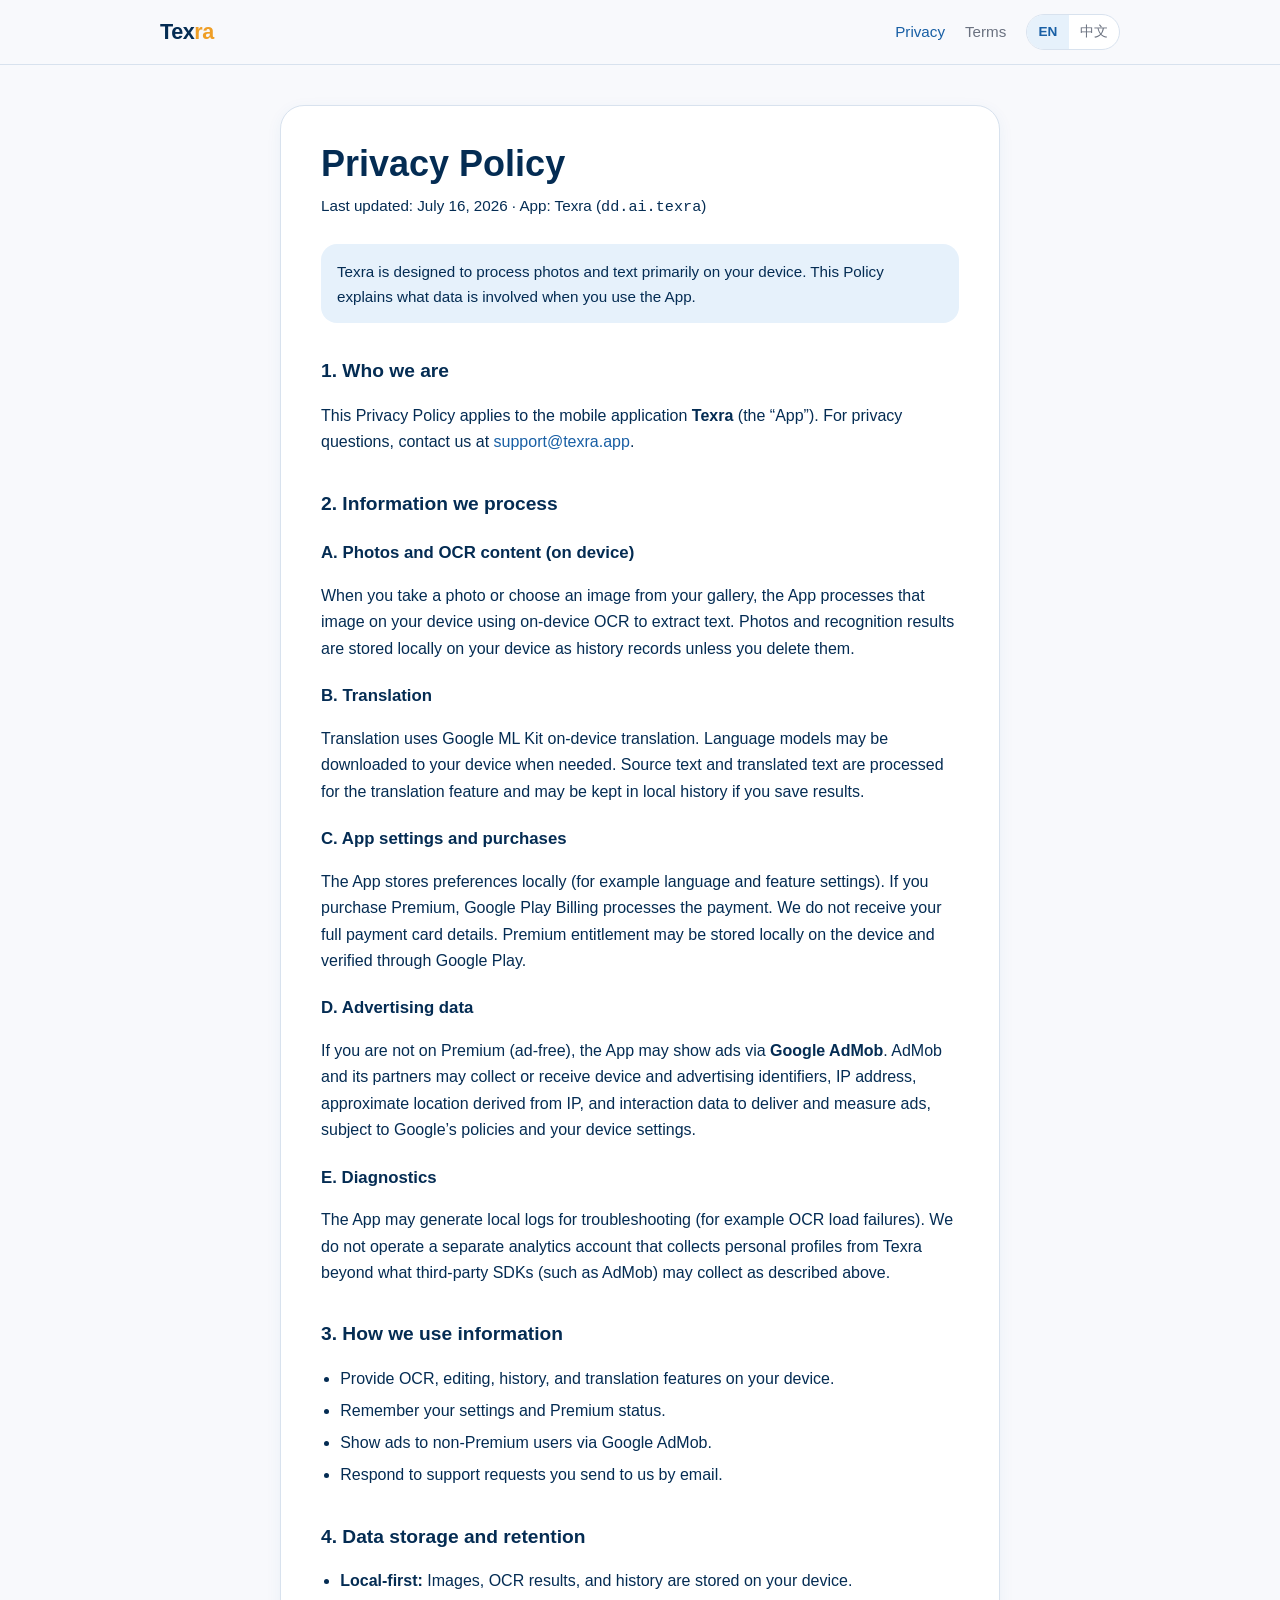
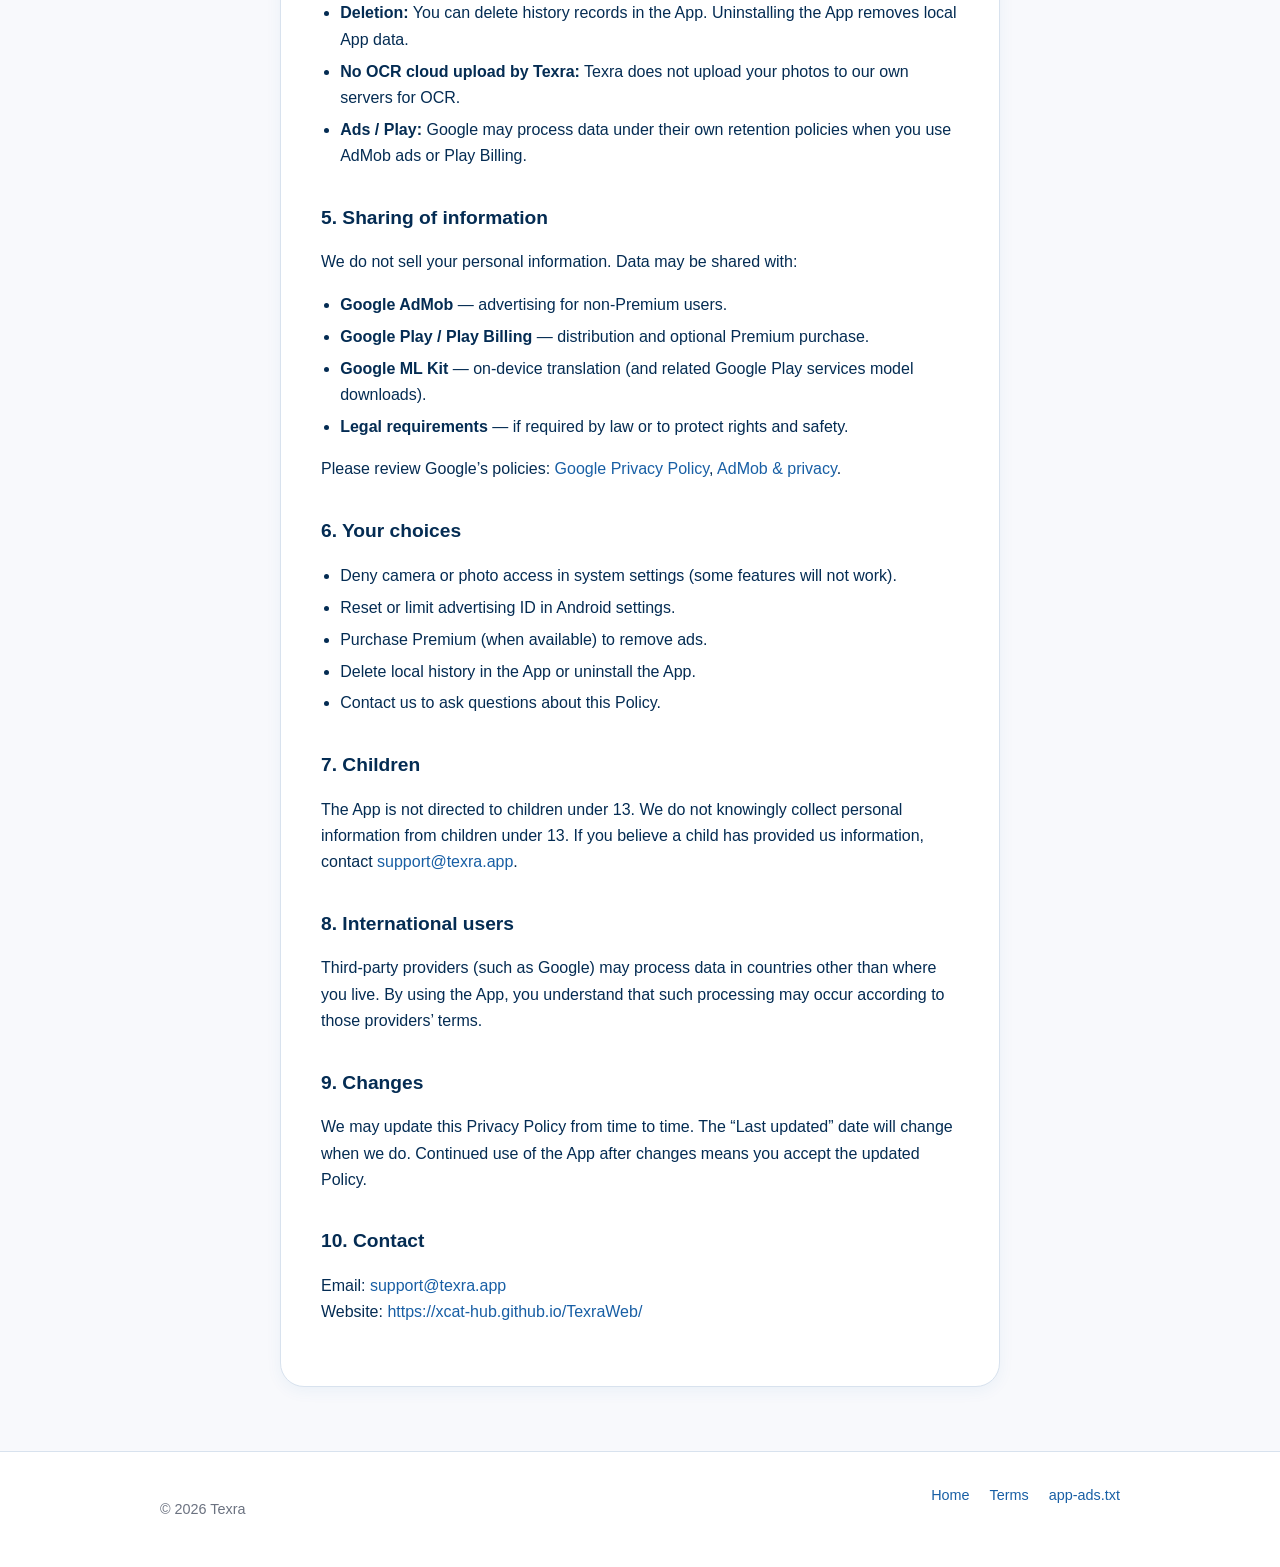
==== privacy/index.html @ 54b18ddc "texra pages" ====
<!DOCTYPE html>
<html lang="en">
<head>
  <meta charset="utf-8">
  <meta name="viewport" content="width=device-width, initial-scale=1">
  <title>Privacy Policy — Texra</title>
  <meta name="description" content="Privacy Policy for the Texra Android app (dd.ai.texra).">
  <link rel="stylesheet" href="../assets/css/styles.css">
  <link rel="canonical" href="https://xcat-hub.github.io/TexraWeb/privacy/">
</head>
<body>
  <header class="site-header">
    <div class="site-header__inner">
      <a class="brand" href="../">Tex<span class="brand__accent">ra</span></a>
      <nav class="nav" aria-label="Primary">
        <a href="./" aria-current="page"><span class="inline-en">Privacy</span><span class="inline-zh">隐私政策</span></a>
        <a href="../terms/"><span class="inline-en">Terms</span><span class="inline-zh">服务条款</span></a>
        <div class="lang-switch" role="group" aria-label="Language">
          <button type="button" data-set-lang="en" aria-pressed="true">EN</button>
          <button type="button" data-set-lang="zh" aria-pressed="false">中文</button>
        </div>
      </nav>
    </div>
  </header>

  <article class="legal">
    <div data-lang="en">
      <h1>Privacy Policy</h1>
      <p class="legal__meta">Last updated: July 16, 2026 · App: Texra (<code>dd.ai.texra</code>)</p>
      <p class="note">
        Texra is designed to process photos and text primarily on your device.
        This Policy explains what data is involved when you use the App.
      </p>

      <h2>1. Who we are</h2>
      <p>
        This Privacy Policy applies to the mobile application <strong>Texra</strong> (the “App”).
        For privacy questions, contact us at
        <a href="mailto:support@texra.app">support@texra.app</a>.
      </p>

      <h2>2. Information we process</h2>
      <h3>A. Photos and OCR content (on device)</h3>
      <p>
        When you take a photo or choose an image from your gallery, the App processes that image
        on your device using on-device OCR to extract text. Photos and recognition results are
        stored locally on your device as history records unless you delete them.
      </p>
      <h3>B. Translation</h3>
      <p>
        Translation uses Google ML Kit on-device translation. Language models may be downloaded
        to your device when needed. Source text and translated text are processed for the
        translation feature and may be kept in local history if you save results.
      </p>
      <h3>C. App settings and purchases</h3>
      <p>
        The App stores preferences locally (for example language and feature settings).
        If you purchase Premium, Google Play Billing processes the payment. We do not receive
        your full payment card details. Premium entitlement may be stored locally on the device
        and verified through Google Play.
      </p>
      <h3>D. Advertising data</h3>
      <p>
        If you are not on Premium (ad-free), the App may show ads via <strong>Google AdMob</strong>.
        AdMob and its partners may collect or receive device and advertising identifiers,
        IP address, approximate location derived from IP, and interaction data to deliver and
        measure ads, subject to Google’s policies and your device settings.
      </p>
      <h3>E. Diagnostics</h3>
      <p>
        The App may generate local logs for troubleshooting (for example OCR load failures).
        We do not operate a separate analytics account that collects personal profiles from Texra
        beyond what third-party SDKs (such as AdMob) may collect as described above.
      </p>

      <h2>3. How we use information</h2>
      <ul>
        <li>Provide OCR, editing, history, and translation features on your device.</li>
        <li>Remember your settings and Premium status.</li>
        <li>Show ads to non-Premium users via Google AdMob.</li>
        <li>Respond to support requests you send to us by email.</li>
      </ul>

      <h2>4. Data storage and retention</h2>
      <ul>
        <li><strong>Local-first:</strong> Images, OCR results, and history are stored on your device.</li>
        <li><strong>Deletion:</strong> You can delete history records in the App. Uninstalling the App removes local App data.</li>
        <li><strong>No OCR cloud upload by Texra:</strong> Texra does not upload your photos to our own servers for OCR.</li>
        <li><strong>Ads / Play:</strong> Google may process data under their own retention policies when you use AdMob ads or Play Billing.</li>
      </ul>

      <h2>5. Sharing of information</h2>
      <p>We do not sell your personal information. Data may be shared with:</p>
      <ul>
        <li><strong>Google AdMob</strong> — advertising for non-Premium users.</li>
        <li><strong>Google Play / Play Billing</strong> — distribution and optional Premium purchase.</li>
        <li><strong>Google ML Kit</strong> — on-device translation (and related Google Play services model downloads).</li>
        <li><strong>Legal requirements</strong> — if required by law or to protect rights and safety.</li>
      </ul>
      <p>
        Please review Google’s policies:
        <a href="https://policies.google.com/privacy" rel="noopener" target="_blank">Google Privacy Policy</a>,
        <a href="https://support.google.com/admob/answer/6128543" rel="noopener" target="_blank">AdMob &amp; privacy</a>.
      </p>

      <h2>6. Your choices</h2>
      <ul>
        <li>Deny camera or photo access in system settings (some features will not work).</li>
        <li>Reset or limit advertising ID in Android settings.</li>
        <li>Purchase Premium (when available) to remove ads.</li>
        <li>Delete local history in the App or uninstall the App.</li>
        <li>Contact us to ask questions about this Policy.</li>
      </ul>

      <h2>7. Children</h2>
      <p>
        The App is not directed to children under 13. We do not knowingly collect personal
        information from children under 13. If you believe a child has provided us information,
        contact <a href="mailto:support@texra.app">support@texra.app</a>.
      </p>

      <h2>8. International users</h2>
      <p>
        Third-party providers (such as Google) may process data in countries other than where you live.
        By using the App, you understand that such processing may occur according to those providers’ terms.
      </p>

      <h2>9. Changes</h2>
      <p>
        We may update this Privacy Policy from time to time. The “Last updated” date will change
        when we do. Continued use of the App after changes means you accept the updated Policy.
      </p>

      <h2>10. Contact</h2>
      <p>
        Email: <a href="mailto:support@texra.app">support@texra.app</a><br>
        Website: <a href="https://xcat-hub.github.io/TexraWeb/">https://xcat-hub.github.io/TexraWeb/</a>
      </p>
    </div>

    <div data-lang="zh">
      <h1>隐私政策</h1>
      <p class="legal__meta">最近更新：2026 年 7 月 16 日 · 应用：Texra（<code>dd.ai.texra</code>）</p>
      <p class="note">
        Texra 以端侧处理照片与文本为主。本政策说明您在使用本应用时涉及哪些数据。
      </p>

      <h2>1. 我们是谁</h2>
      <p>
        本隐私政策适用于移动应用 <strong>Texra</strong>（下称「本应用」）。
        如有隐私相关问题，请发送邮件至
        <a href="mailto:support@texra.app">support@texra.app</a>。
      </p>

      <h2>2. 我们处理的信息</h2>
      <h3>A. 照片与 OCR 内容（本地）</h3>
      <p>
        当您拍照或从相册选择图片时，本应用在设备本地使用 OCR 提取文字。
        照片与识别结果会作为历史记录保存在您的设备上，除非您自行删除。
      </p>
      <h3>B. 翻译</h3>
      <p>
        翻译功能使用 Google ML Kit 端侧翻译。必要时可能向设备下载语言模型。
        原文与译文用于提供翻译功能，若您保存结果，也可能保留在本地历史中。
      </p>
      <h3>C. 应用设置与购买</h3>
      <p>
        本应用在本地保存偏好设置（例如语言与功能选项）。
        若您购买 Premium，付款由 Google Play 结算处理；我们不会收到您的完整银行卡信息。
        Premium 权益可能保存在本地，并通过 Google Play 校验。
      </p>
      <h3>D. 广告数据</h3>
      <p>
        若您未开通 Premium（去广告），本应用可能通过 <strong>Google AdMob</strong> 展示广告。
        AdMob 及其合作伙伴可能收集或接收设备与广告标识符、IP 地址、由 IP 推断的大致位置，
        以及广告互动数据，用于投放与衡量广告，并受 Google 政策与您的设备设置约束。
      </p>
      <h3>E. 诊断信息</h3>
      <p>
        本应用可能生成用于排查问题的本地日志（例如 OCR 加载失败）。
        除上述第三方 SDK（如 AdMob）可能收集的信息外，我们不另行运营用于建立个人画像的独立分析账号。
      </p>

      <h2>3. 我们如何使用信息</h2>
      <ul>
        <li>在设备上提供 OCR、编辑、历史记录与翻译功能。</li>
        <li>记住您的设置与 Premium 状态。</li>
        <li>通过 Google AdMob 向非 Premium 用户展示广告。</li>
        <li>回复您通过邮件发送的支持请求。</li>
      </ul>

      <h2>4. 存储与保留</h2>
      <ul>
        <li><strong>本地优先：</strong>图片、OCR 结果与历史记录保存在您的设备上。</li>
        <li><strong>删除：</strong>您可在应用内删除历史记录；卸载应用将删除本地应用数据。</li>
        <li><strong>Texra 不做 OCR 云上传：</strong>Texra 不会将您的照片上传到我们自己的服务器进行 OCR。</li>
        <li><strong>广告 / Play：</strong>使用 AdMob 或 Play 结算时，Google 可能按其自身政策处理数据。</li>
      </ul>

      <h2>5. 信息共享</h2>
      <p>我们不出售您的个人信息。在以下情况下可能涉及数据共享：</p>
      <ul>
        <li><strong>Google AdMob</strong> — 向非 Premium 用户投放广告。</li>
        <li><strong>Google Play / Play 结算</strong> — 分发与可选 Premium 购买。</li>
        <li><strong>Google ML Kit</strong> — 端侧翻译（及相关 Google Play 服务模型下载）。</li>
        <li><strong>法律要求</strong> — 法律要求或为保护权利与安全所必需时。</li>
      </ul>
      <p>
        请另阅 Google 相关政策：
        <a href="https://policies.google.com/privacy" rel="noopener" target="_blank">Google 隐私权政策</a>、
        <a href="https://support.google.com/admob/answer/6128543" rel="noopener" target="_blank">AdMob 与隐私</a>。
      </p>

      <h2>6. 您的选择</h2>
      <ul>
        <li>在系统设置中拒绝相机或相册权限（部分功能将不可用）。</li>
        <li>在 Android 设置中重置或限制广告 ID。</li>
        <li>购买 Premium（可用时）以去除广告。</li>
        <li>在应用内删除本地历史，或卸载应用。</li>
        <li>就本政策联系我们。</li>
      </ul>

      <h2>7. 儿童</h2>
      <p>
        本应用不面向 13 岁以下儿童。我们不会故意收集 13 岁以下儿童的个人信息。
        如您认为儿童向我们提供了信息，请联系
        <a href="mailto:support@texra.app">support@texra.app</a>。
      </p>

      <h2>8. 国际用户</h2>
      <p>
        第三方服务商（如 Google）可能在您所在国家/地区以外处理数据。
        使用本应用即表示您理解此类处理可能依据该等服务商条款发生。
      </p>

      <h2>9. 变更</h2>
      <p>
        我们可能不时更新本隐私政策，并更新文首「最近更新」日期。
        变更后继续使用本应用，即表示您接受更新后的政策。
      </p>

      <h2>10. 联系我们</h2>
      <p>
        邮箱：<a href="mailto:support@texra.app">support@texra.app</a><br>
        网站：<a href="https://xcat-hub.github.io/TexraWeb/">https://xcat-hub.github.io/TexraWeb/</a>
      </p>
    </div>
  </article>

  <footer class="site-footer">
    <div class="site-footer__inner">
      <p>© <span id="year"></span> Texra</p>
      <nav aria-label="Footer">
        <a href="../">Home</a>
        <a href="../terms/">Terms</a>
        <a href="../app-ads.txt">app-ads.txt</a>
      </nav>
    </div>
  </footer>

  <script src="../assets/js/i18n.js"></script>
  <script>document.getElementById("year").textContent = new Date().getFullYear();</script>
</body>
</html>
---- assets/css/styles.css ----
:root {
  --primary: #185fa5;
  --primary-pressed: #0a3f77;
  --accent: #ef9f27;
  --canvas: #f8f9fc;
  --surface: #ffffff;
  --surface-tint: #e6f1fb;
  --border: #d8e2ee;
  --text-primary: #042c53;
  --text-secondary: #6b7280;
  --text-disabled: #a7afba;
  --radius-sm: 12px;
  --radius-md: 16px;
  --radius-lg: 24px;
  --shadow-1: 0 4px 16px rgba(24, 95, 165, 0.06);
  --max: 720px;
  --max-wide: 960px;
  --font: "Segoe UI", "PingFang SC", "Hiragino Sans GB", "Microsoft YaHei", sans-serif;
}

*,
*::before,
*::after {
  box-sizing: border-box;
}

html {
  scroll-behavior: smooth;
}

body {
  margin: 0;
  font-family: var(--font);
  color: var(--text-primary);
  background: var(--canvas);
  line-height: 1.65;
  -webkit-font-smoothing: antialiased;
}

a {
  color: var(--primary);
  text-decoration: none;
}

a:hover {
  color: var(--primary-pressed);
  text-decoration: underline;
}

img {
  max-width: 100%;
  display: block;
}

.site-header {
  position: sticky;
  top: 0;
  z-index: 20;
  background: rgba(248, 249, 252, 0.92);
  backdrop-filter: blur(10px);
  border-bottom: 1px solid var(--border);
}

.site-header__inner,
.site-footer__inner,
.wrap {
  width: min(100% - 2rem, var(--max-wide));
  margin-inline: auto;
}

.site-header__inner {
  display: flex;
  align-items: center;
  justify-content: space-between;
  gap: 1rem;
  min-height: 64px;
}

.brand {
  display: inline-flex;
  align-items: baseline;
  gap: 0;
  font-weight: 700;
  font-size: 1.35rem;
  letter-spacing: -0.02em;
  color: var(--text-primary);
  text-decoration: none;
}

.brand:hover {
  text-decoration: none;
}

.brand__accent {
  color: var(--accent);
}

.nav {
  display: flex;
  flex-wrap: wrap;
  align-items: center;
  gap: 0.75rem 1.25rem;
  font-size: 0.95rem;
}

.nav a {
  color: var(--text-secondary);
  text-decoration: none;
}

.nav a:hover,
.nav a[aria-current="page"] {
  color: var(--primary);
}

.lang-switch {
  display: inline-flex;
  border: 1px solid var(--border);
  border-radius: 999px;
  overflow: hidden;
  background: var(--surface);
}

.lang-switch button {
  appearance: none;
  border: 0;
  background: transparent;
  color: var(--text-secondary);
  font: inherit;
  font-size: 0.85rem;
  padding: 0.35rem 0.7rem;
  cursor: pointer;
}

.lang-switch button[aria-pressed="true"] {
  background: var(--surface-tint);
  color: var(--primary);
  font-weight: 600;
}

.hero {
  padding: 4.5rem 0 3.5rem;
  background:
    radial-gradient(1200px 480px at 10% -10%, rgba(24, 95, 165, 0.12), transparent 60%),
    radial-gradient(900px 420px at 90% 0%, rgba(239, 159, 39, 0.14), transparent 55%),
    var(--canvas);
}

.hero__inner {
  width: min(100% - 2rem, var(--max-wide));
  margin-inline: auto;
  display: grid;
  gap: 2rem;
}

@media (min-width: 800px) {
  .hero__inner {
    grid-template-columns: 1.2fr 0.8fr;
    align-items: center;
  }
}

.hero h1 {
  margin: 0 0 0.75rem;
  font-size: clamp(2rem, 4vw, 3rem);
  line-height: 1.15;
  letter-spacing: -0.03em;
}

.hero p {
  margin: 0 0 1.5rem;
  color: var(--text-secondary);
  font-size: 1.1rem;
  max-width: 36rem;
}

.cta-row {
  display: flex;
  flex-wrap: wrap;
  gap: 0.75rem;
}

.btn {
  display: inline-flex;
  align-items: center;
  justify-content: center;
  gap: 0.4rem;
  min-height: 48px;
  padding: 0.7rem 1.25rem;
  border-radius: var(--radius-lg);
  font-weight: 600;
  text-decoration: none;
  border: 1px solid transparent;
  transition: background 0.15s ease, color 0.15s ease, border-color 0.15s ease;
}

.btn:hover {
  text-decoration: none;
}

.btn--primary {
  background: var(--primary);
  color: #fff;
}

.btn--primary:hover {
  background: var(--primary-pressed);
  color: #fff;
}

.btn--secondary {
  background: var(--surface);
  color: var(--primary);
  border-color: var(--border);
}

.btn--secondary:hover {
  background: var(--surface-tint);
  color: var(--primary-pressed);
}

.hero-card {
  background: var(--surface);
  border: 1px solid var(--border);
  border-radius: var(--radius-lg);
  box-shadow: var(--shadow-1);
  padding: 1.5rem;
}

.hero-card h2 {
  margin: 0 0 0.75rem;
  font-size: 1.15rem;
}

.hero-card ul {
  margin: 0;
  padding-left: 1.1rem;
  color: var(--text-secondary);
}

.hero-card li + li {
  margin-top: 0.4rem;
}

.section {
  padding: 2.5rem 0;
}

.section h2 {
  margin: 0 0 1rem;
  font-size: 1.5rem;
}

.grid-3 {
  display: grid;
  gap: 1rem;
}

@media (min-width: 720px) {
  .grid-3 {
    grid-template-columns: repeat(3, 1fr);
  }
}

.card {
  background: var(--surface);
  border: 1px solid var(--border);
  border-radius: var(--radius-lg);
  padding: 1.25rem;
  box-shadow: var(--shadow-1);
}

.card h3 {
  margin: 0 0 0.5rem;
  font-size: 1.05rem;
}

.card p {
  margin: 0;
  color: var(--text-secondary);
  font-size: 0.95rem;
}

.site-footer {
  margin-top: 3rem;
  border-top: 1px solid var(--border);
  background: var(--surface);
  padding: 2rem 0;
  color: var(--text-secondary);
  font-size: 0.9rem;
}

.site-footer__inner {
  display: flex;
  flex-wrap: wrap;
  gap: 1rem;
  justify-content: space-between;
}

.site-footer nav {
  display: flex;
  flex-wrap: wrap;
  gap: 0.75rem 1.25rem;
}

.legal {
  width: min(100% - 2rem, var(--max));
  margin: 2.5rem auto 4rem;
  background: var(--surface);
  border: 1px solid var(--border);
  border-radius: var(--radius-lg);
  box-shadow: var(--shadow-1);
  padding: 1.75rem 1.5rem 2rem;
}

@media (min-width: 640px) {
  .legal {
    padding: 2.25rem 2.5rem 2.75rem;
  }
}

.legal__meta {
  color: var(--text-secondary);
  font-size: 0.95rem;
  margin: 0 0 1.5rem;
}

.legal h1 {
  margin: 0 0 0.5rem;
  font-size: clamp(1.75rem, 3vw, 2.25rem);
  line-height: 1.2;
}

.legal h2 {
  margin: 2rem 0 0.75rem;
  font-size: 1.2rem;
}

.legal h3 {
  margin: 1.25rem 0 0.5rem;
  font-size: 1.05rem;
}

.legal p,
.legal li {
  color: var(--text-primary);
}

.legal ul {
  padding-left: 1.2rem;
}

.legal li + li {
  margin-top: 0.35rem;
}

.legal [data-lang] {
  display: none;
}

html[lang="en"] .legal [data-lang="en"],
html[lang="zh"] .legal [data-lang="zh"],
html[lang="en"] [data-i18n-en],
html[lang="zh"] [data-i18n-zh] {
  display: block;
}

html[lang="en"] [data-i18n-zh],
html[lang="zh"] [data-i18n-en] {
  display: none;
}

html[lang="en"] .inline-en,
html[lang="zh"] .inline-zh {
  display: inline;
}

html[lang="en"] .inline-zh,
html[lang="zh"] .inline-en {
  display: none;
}

.note {
  background: var(--surface-tint);
  border-radius: var(--radius-md);
  padding: 0.9rem 1rem;
  color: var(--text-secondary);
  font-size: 0.95rem;
}
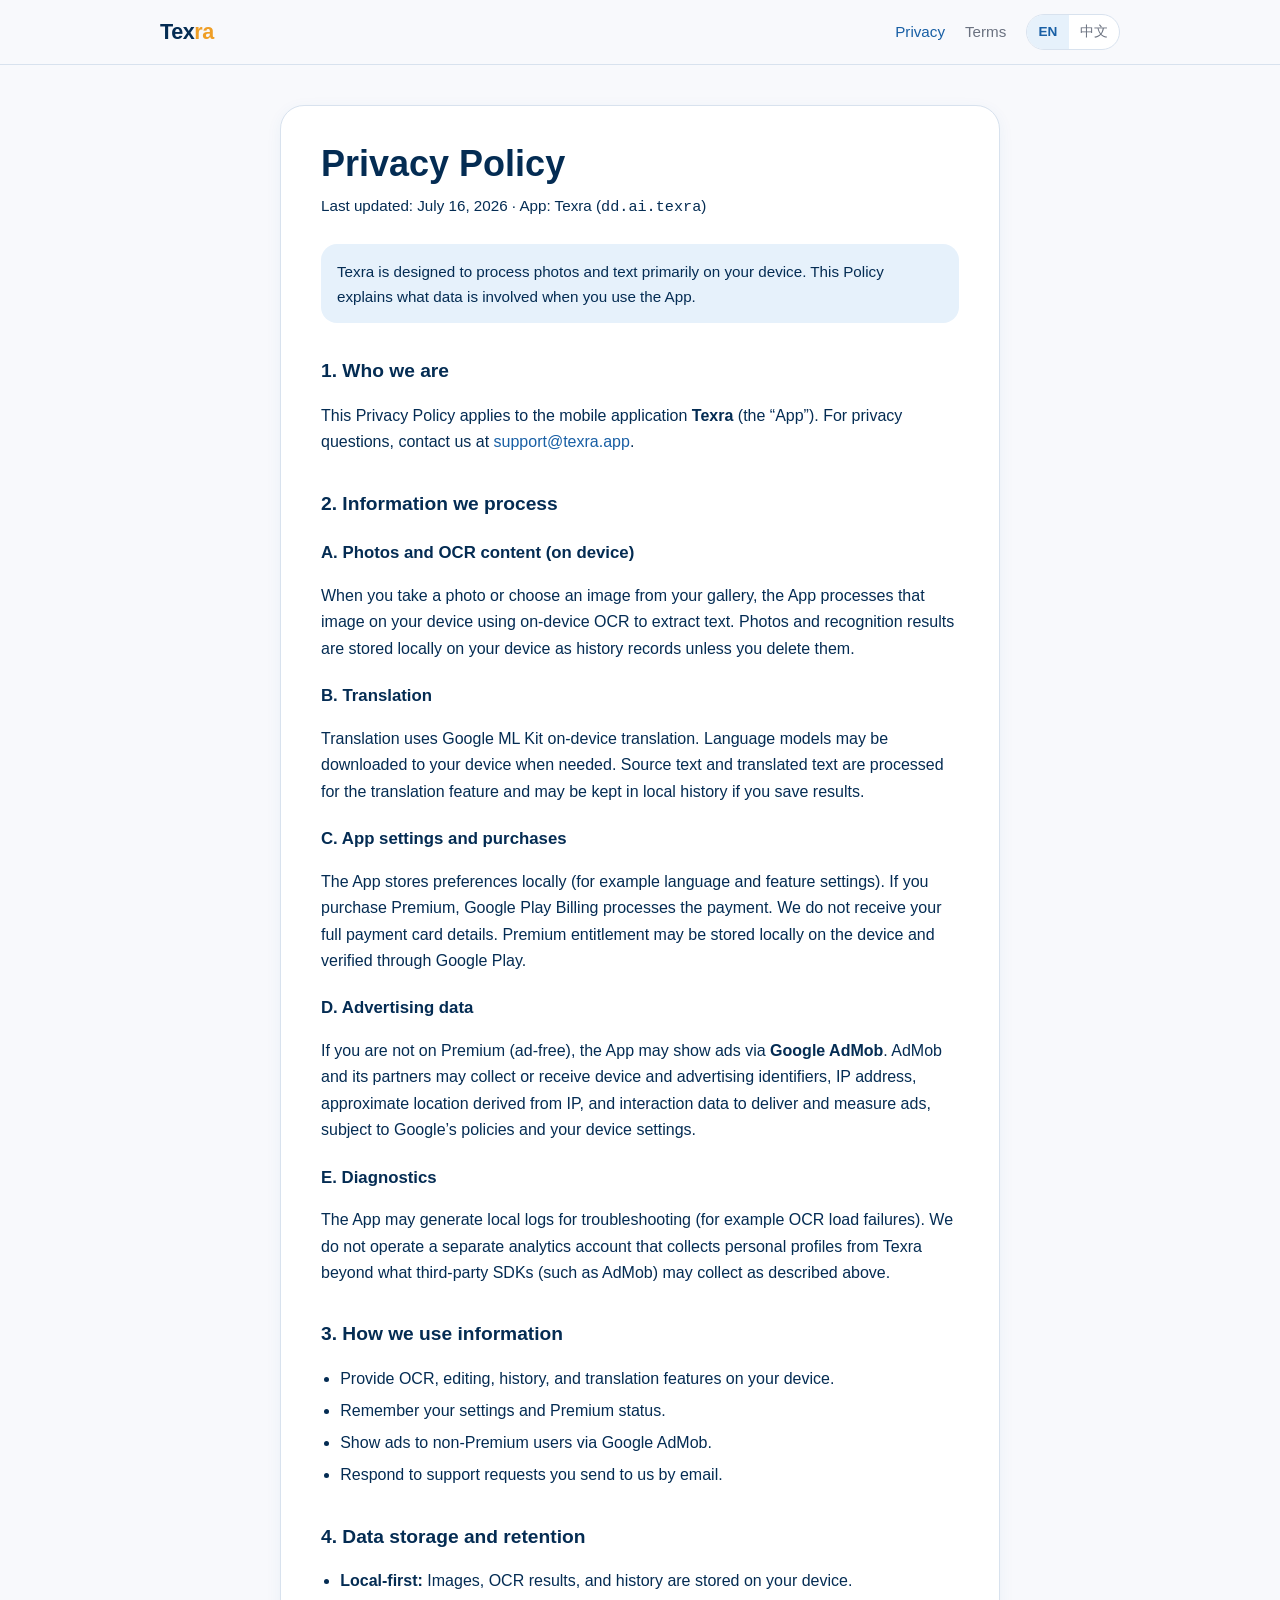
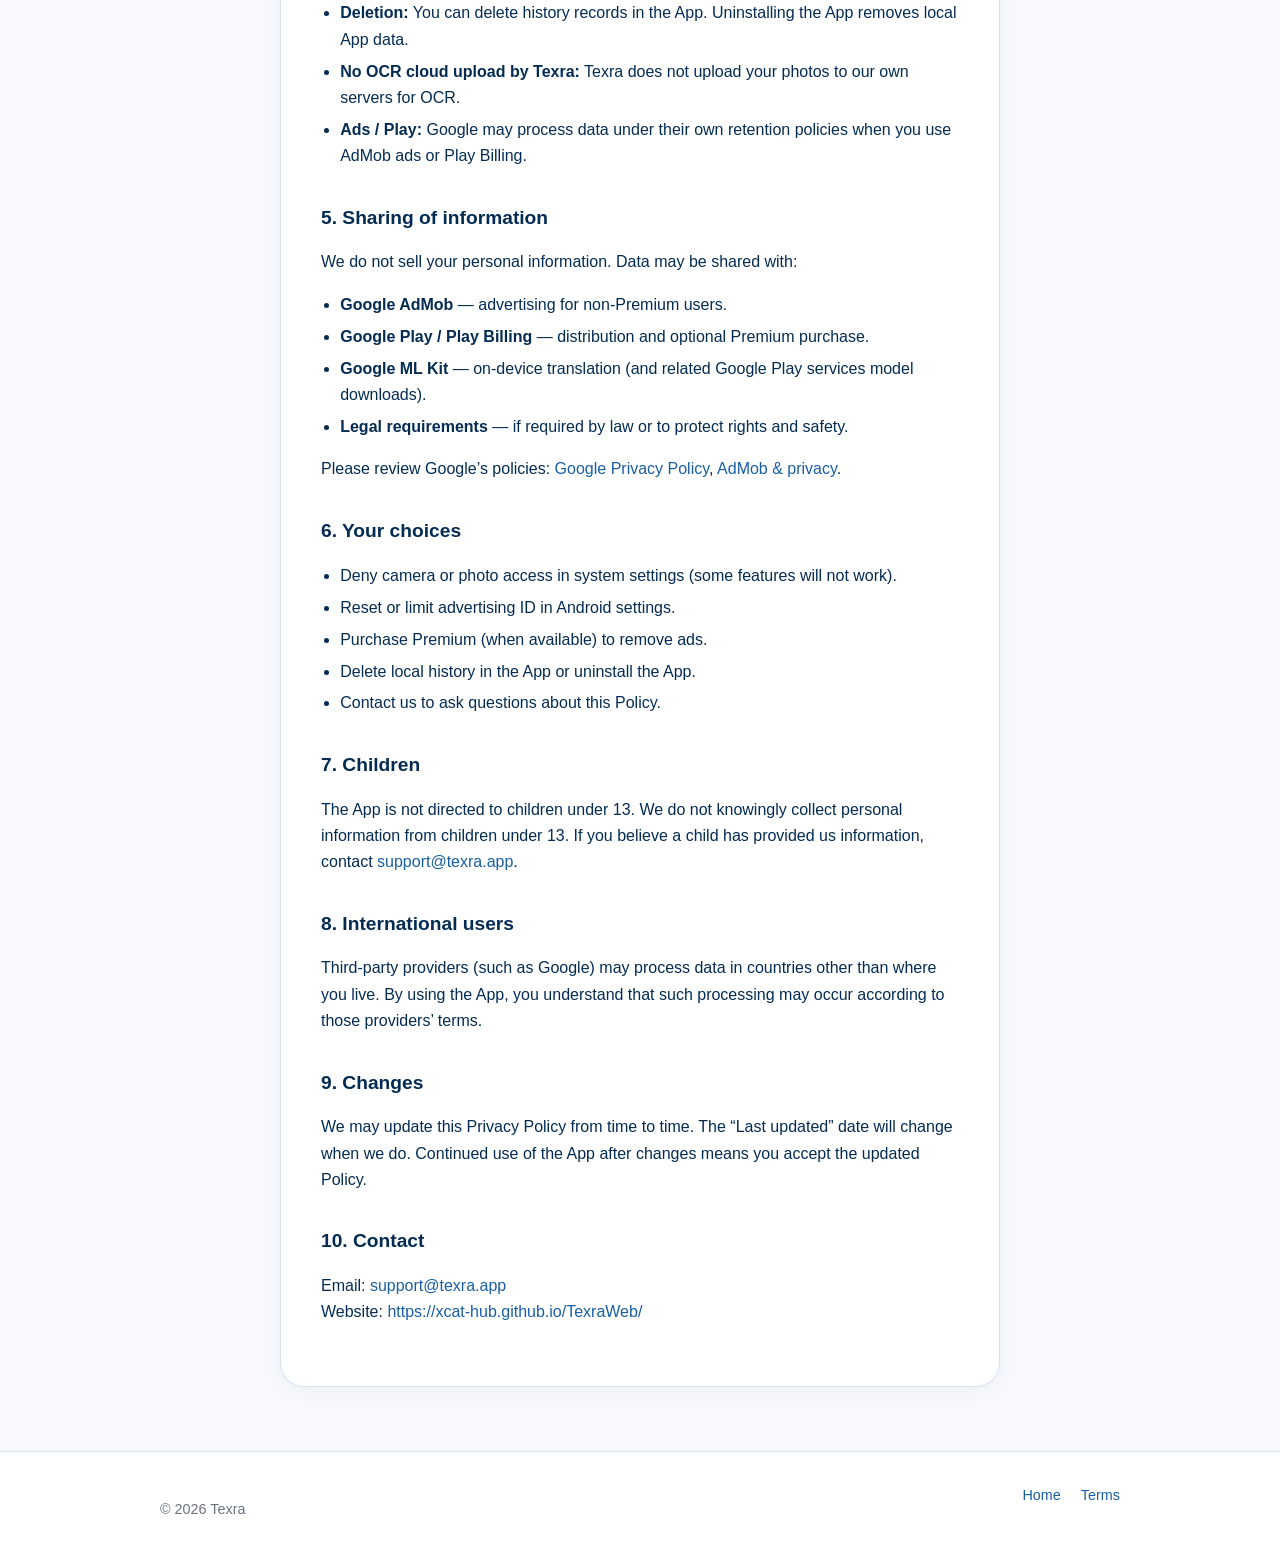
==== commit cb3323b9: "隐藏 PaddleOCR 技术点名与广告展示" ====
--- a/privacy/index.html
+++ b/privacy/index.html
@@ -253,7 +253,6 @@
       <nav aria-label="Footer">
         <a href="../">Home</a>
         <a href="../terms/">Terms</a>
-        <a href="../app-ads.txt">app-ads.txt</a>
       </nav>
     </div>
   </footer>
--- a/assets/css/styles.css
+++ b/assets/css/styles.css
@@ -251,14 +251,14 @@
   font-size: 1.5rem;
 }
 
-.grid-3 {
+.grid-2 {
   display: grid;
   gap: 1rem;
 }
 
 @media (min-width: 720px) {
-  .grid-3 {
-    grid-template-columns: repeat(3, 1fr);
+  .grid-2 {
+    grid-template-columns: repeat(2, 1fr);
   }
 }
 
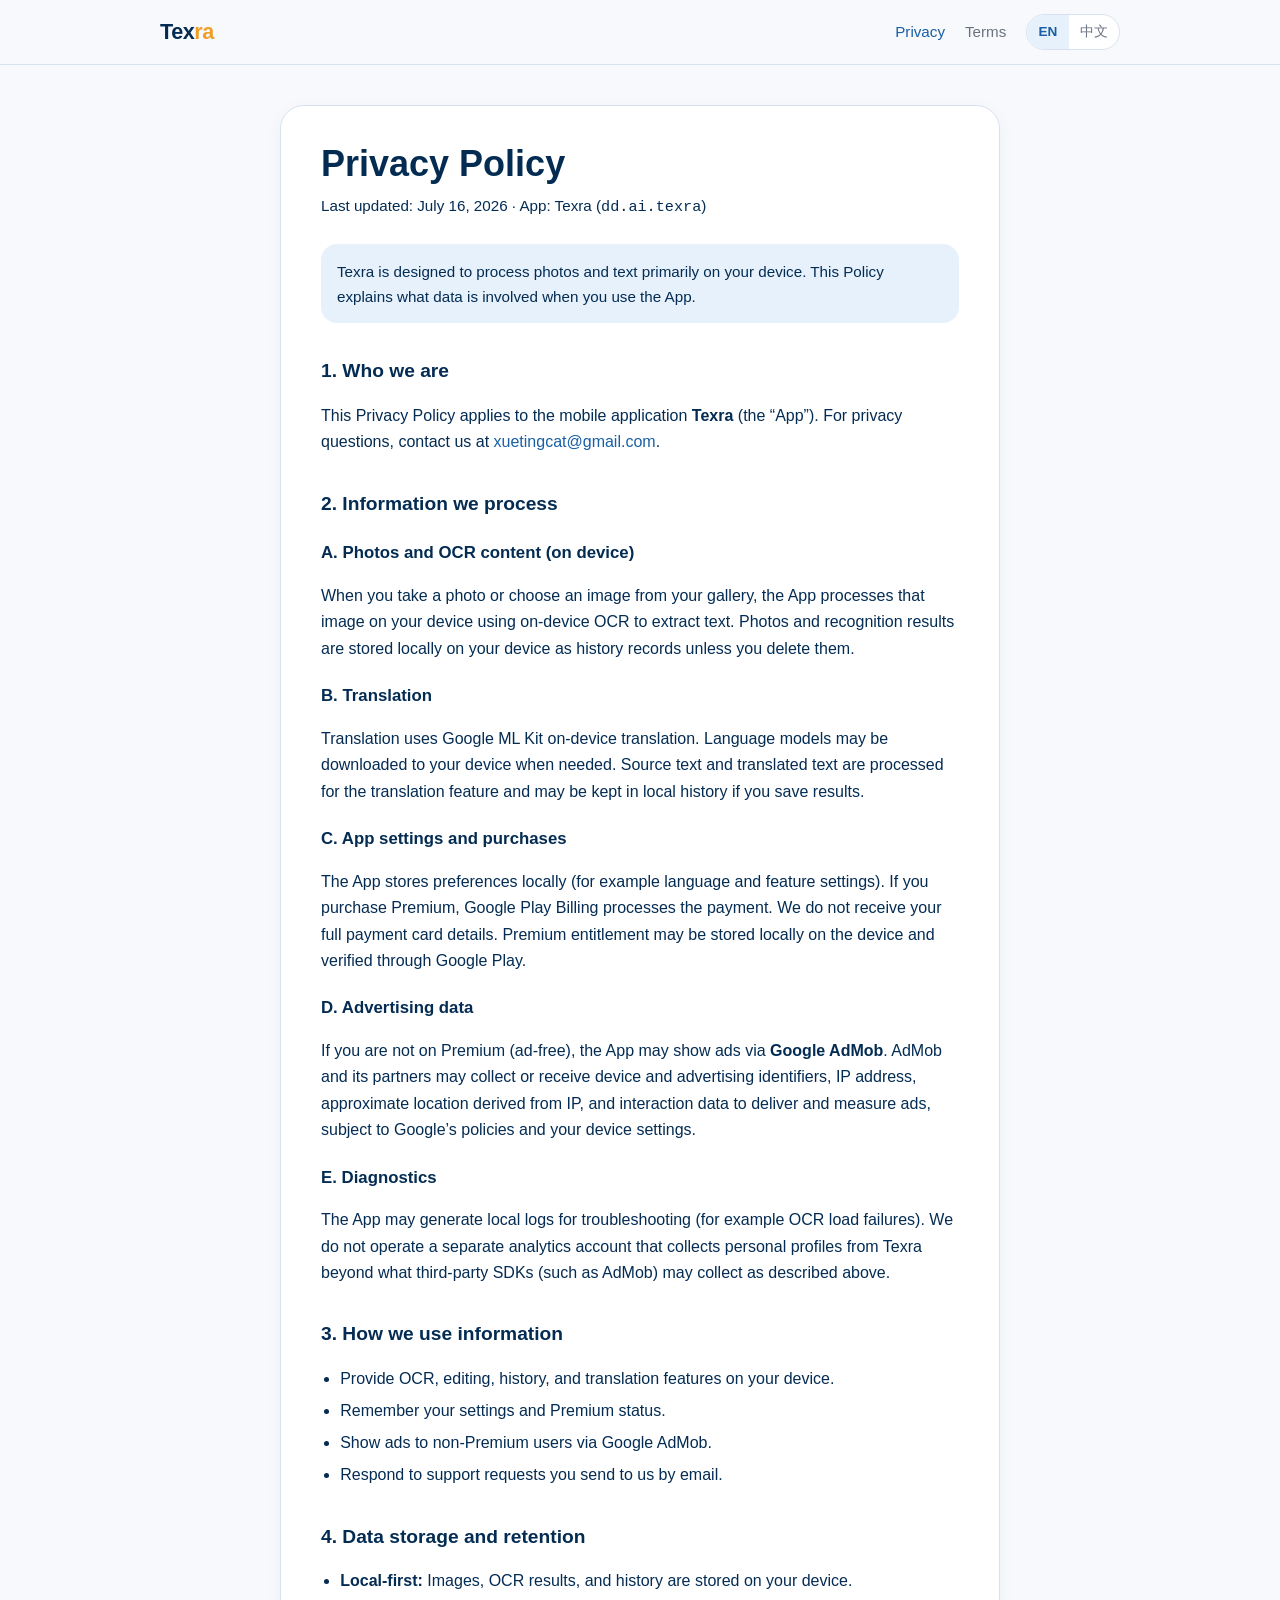
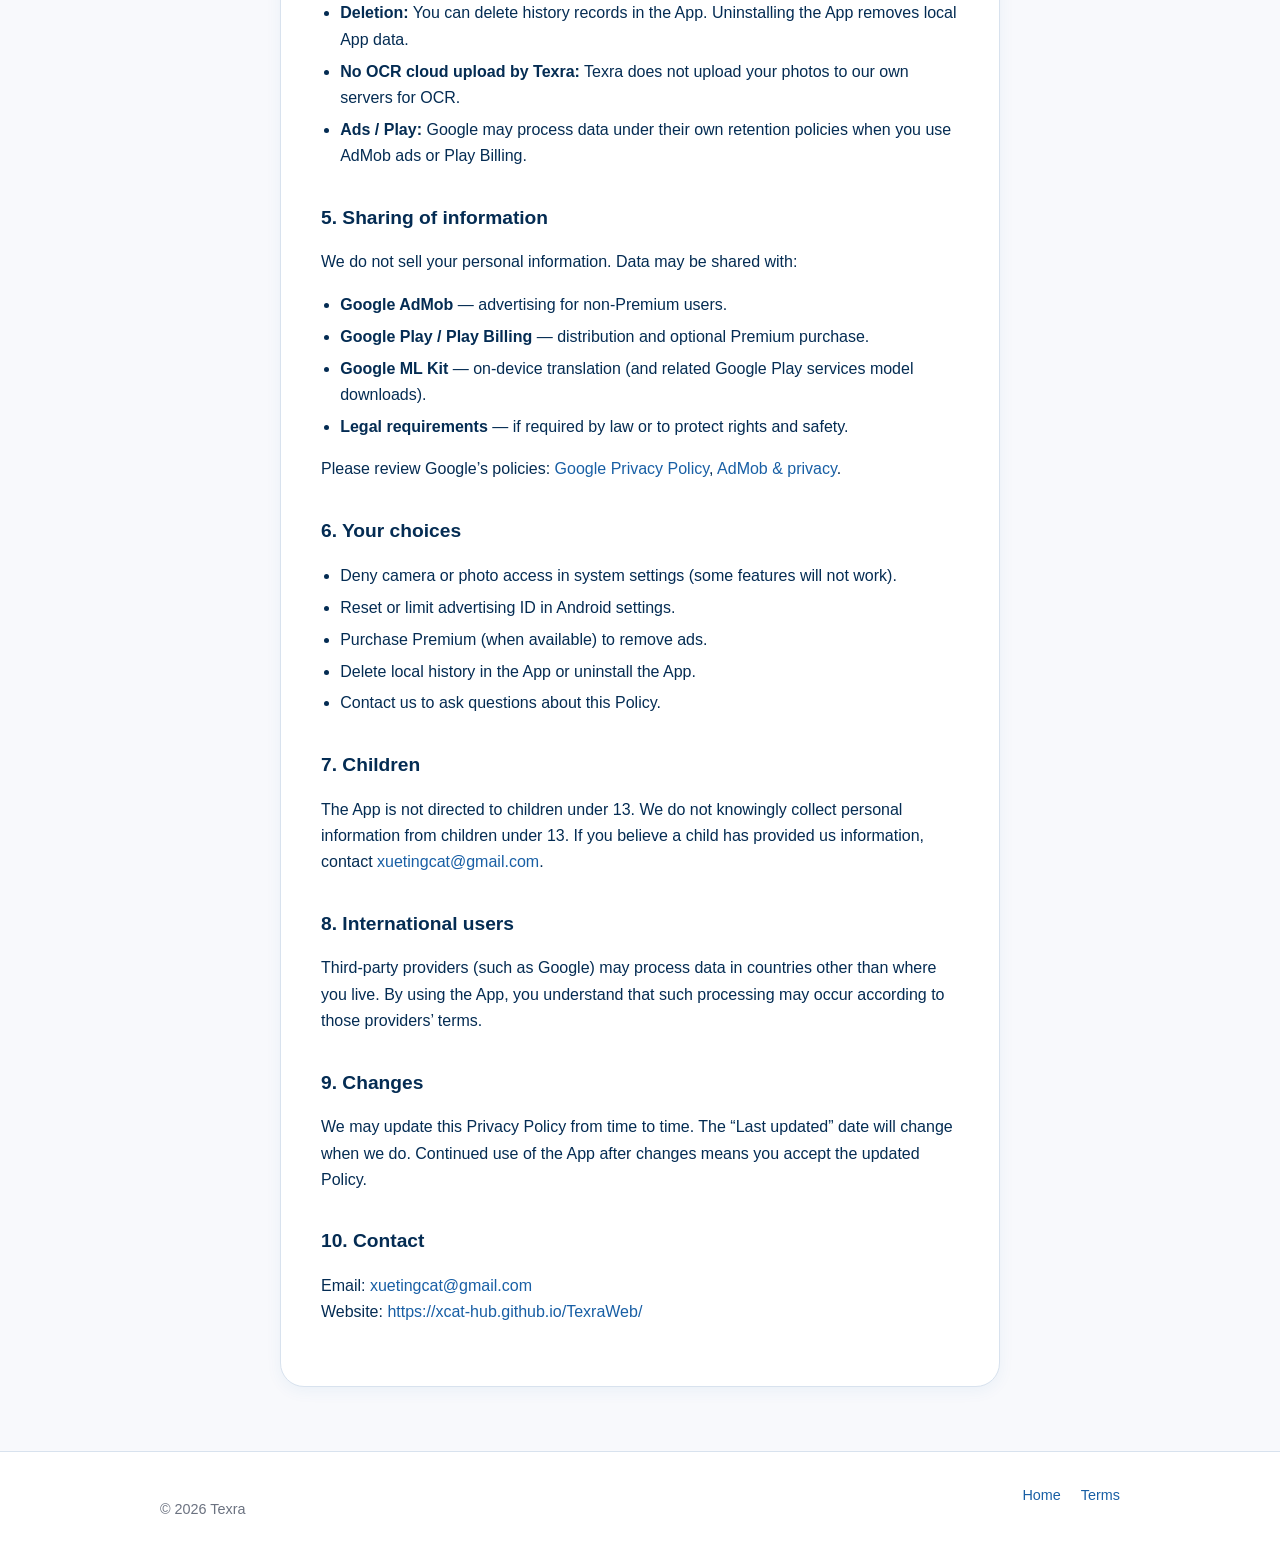
==== commit c647c1a4: "联系邮箱改为 xuetingcat@gmail.com" ====
--- a/privacy/index.html
+++ b/privacy/index.html
@@ -36,7 +36,7 @@
       <p>
         This Privacy Policy applies to the mobile application <strong>Texra</strong> (the “App”).
         For privacy questions, contact us at
-        <a href="mailto:support@texra.app">support@texra.app</a>.
+        <a href="mailto:xuetingcat@gmail.com">xuetingcat@gmail.com</a>.
       </p>
 
       <h2>2. Information we process</h2>
@@ -116,7 +116,7 @@
       <p>
         The App is not directed to children under 13. We do not knowingly collect personal
         information from children under 13. If you believe a child has provided us information,
-        contact <a href="mailto:support@texra.app">support@texra.app</a>.
+        contact <a href="mailto:xuetingcat@gmail.com">xuetingcat@gmail.com</a>.
       </p>
 
       <h2>8. International users</h2>
@@ -133,7 +133,7 @@
 
       <h2>10. Contact</h2>
       <p>
-        Email: <a href="mailto:support@texra.app">support@texra.app</a><br>
+        Email: <a href="mailto:xuetingcat@gmail.com">xuetingcat@gmail.com</a><br>
         Website: <a href="https://xcat-hub.github.io/TexraWeb/">https://xcat-hub.github.io/TexraWeb/</a>
       </p>
     </div>
@@ -149,7 +149,7 @@
       <p>
         本隐私政策适用于移动应用 <strong>Texra</strong>（下称「本应用」）。
         如有隐私相关问题，请发送邮件至
-        <a href="mailto:support@texra.app">support@texra.app</a>。
+        <a href="mailto:xuetingcat@gmail.com">xuetingcat@gmail.com</a>。
       </p>
 
       <h2>2. 我们处理的信息</h2>
@@ -224,7 +224,7 @@
       <p>
         本应用不面向 13 岁以下儿童。我们不会故意收集 13 岁以下儿童的个人信息。
         如您认为儿童向我们提供了信息，请联系
-        <a href="mailto:support@texra.app">support@texra.app</a>。
+        <a href="mailto:xuetingcat@gmail.com">xuetingcat@gmail.com</a>。
       </p>
 
       <h2>8. 国际用户</h2>
@@ -241,7 +241,7 @@
 
       <h2>10. 联系我们</h2>
       <p>
-        邮箱：<a href="mailto:support@texra.app">support@texra.app</a><br>
+        邮箱：<a href="mailto:xuetingcat@gmail.com">xuetingcat@gmail.com</a><br>
         网站：<a href="https://xcat-hub.github.io/TexraWeb/">https://xcat-hub.github.io/TexraWeb/</a>
       </p>
     </div>
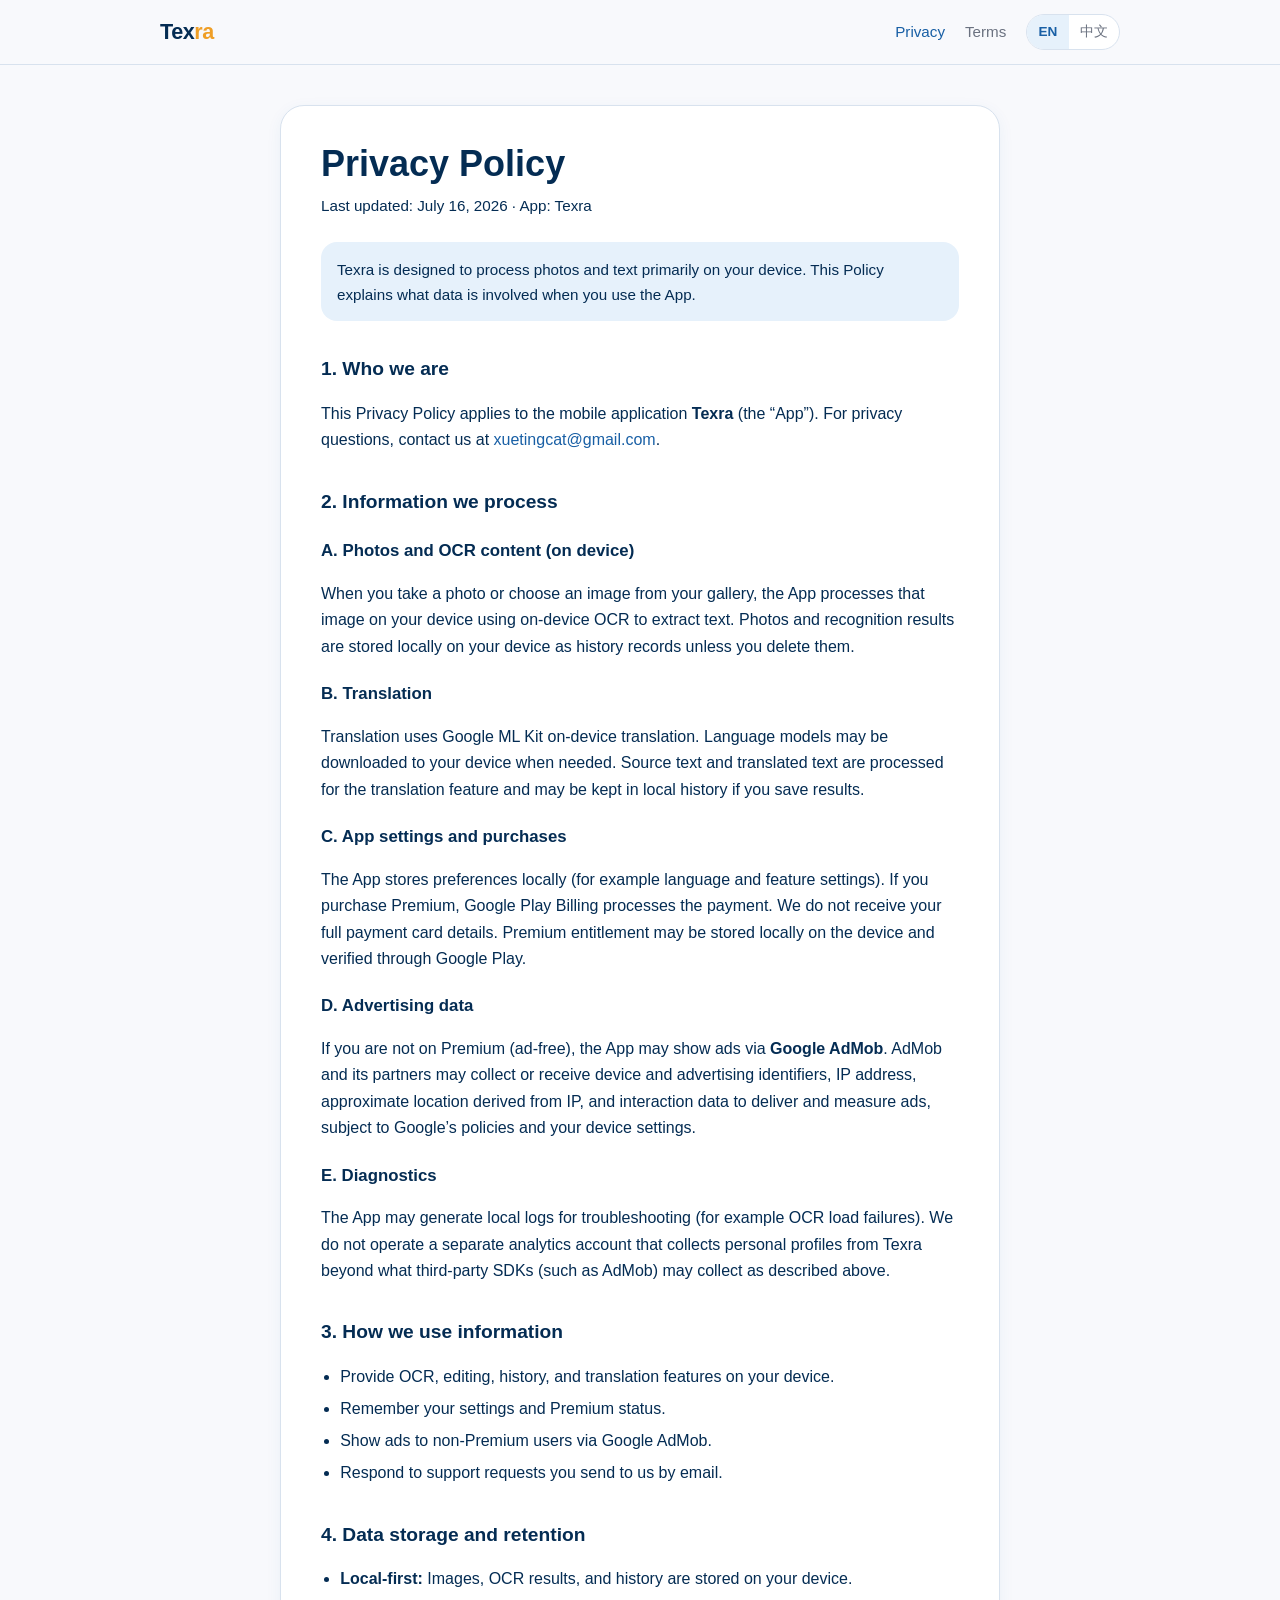
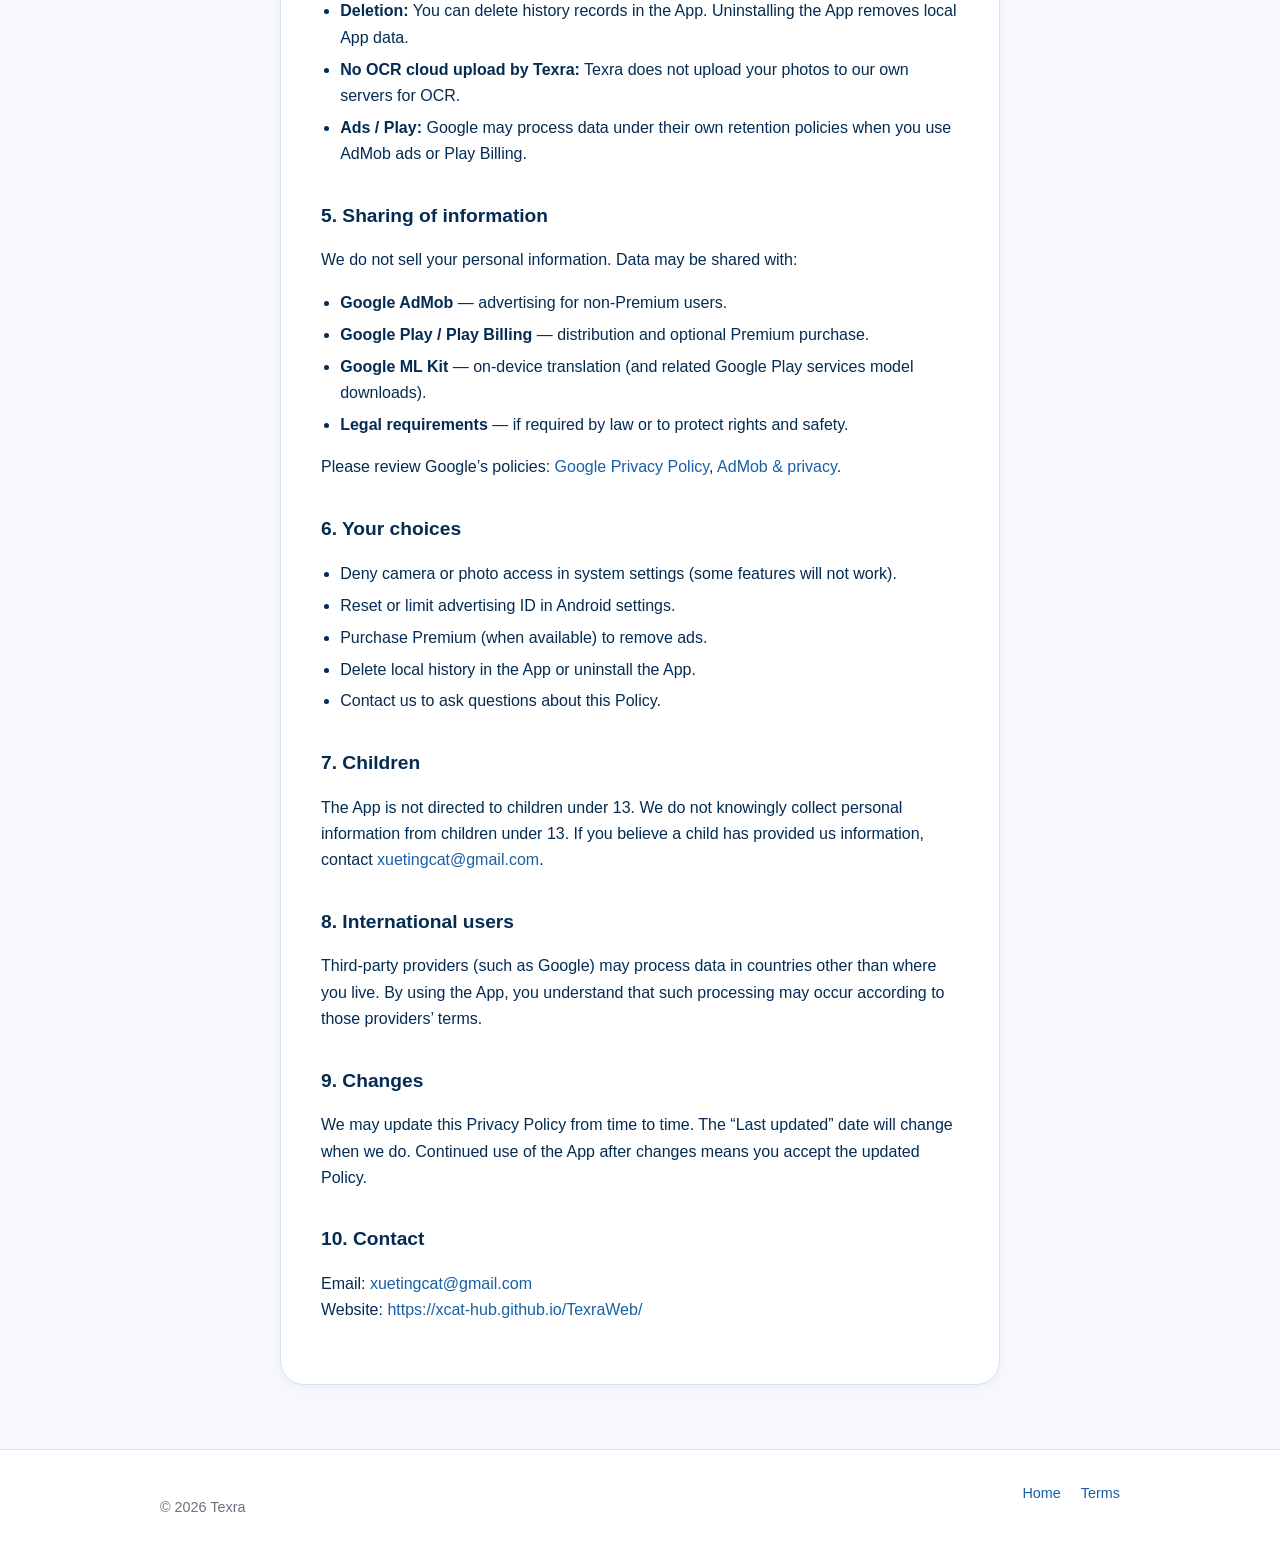
==== commit 2f175e87: "remove package name from site" ====
--- a/privacy/index.html
+++ b/privacy/index.html
@@ -4,7 +4,7 @@
   <meta charset="utf-8">
   <meta name="viewport" content="width=device-width, initial-scale=1">
   <title>Privacy Policy — Texra</title>
-  <meta name="description" content="Privacy Policy for the Texra Android app (dd.ai.texra).">
+  <meta name="description" content="Privacy Policy for the Texra Android app.">
   <link rel="stylesheet" href="../assets/css/styles.css">
   <link rel="canonical" href="https://xcat-hub.github.io/TexraWeb/privacy/">
 </head>
@@ -26,7 +26,7 @@
   <article class="legal">
     <div data-lang="en">
       <h1>Privacy Policy</h1>
-      <p class="legal__meta">Last updated: July 16, 2026 · App: Texra (<code>dd.ai.texra</code>)</p>
+      <p class="legal__meta">Last updated: July 16, 2026 · App: Texra</p>
       <p class="note">
         Texra is designed to process photos and text primarily on your device.
         This Policy explains what data is involved when you use the App.
@@ -140,7 +140,7 @@
 
     <div data-lang="zh">
       <h1>隐私政策</h1>
-      <p class="legal__meta">最近更新：2026 年 7 月 16 日 · 应用：Texra（<code>dd.ai.texra</code>）</p>
+      <p class="legal__meta">最近更新：2026 年 7 月 16 日 · 应用：Texra</p>
       <p class="note">
         Texra 以端侧处理照片与文本为主。本政策说明您在使用本应用时涉及哪些数据。
       </p>
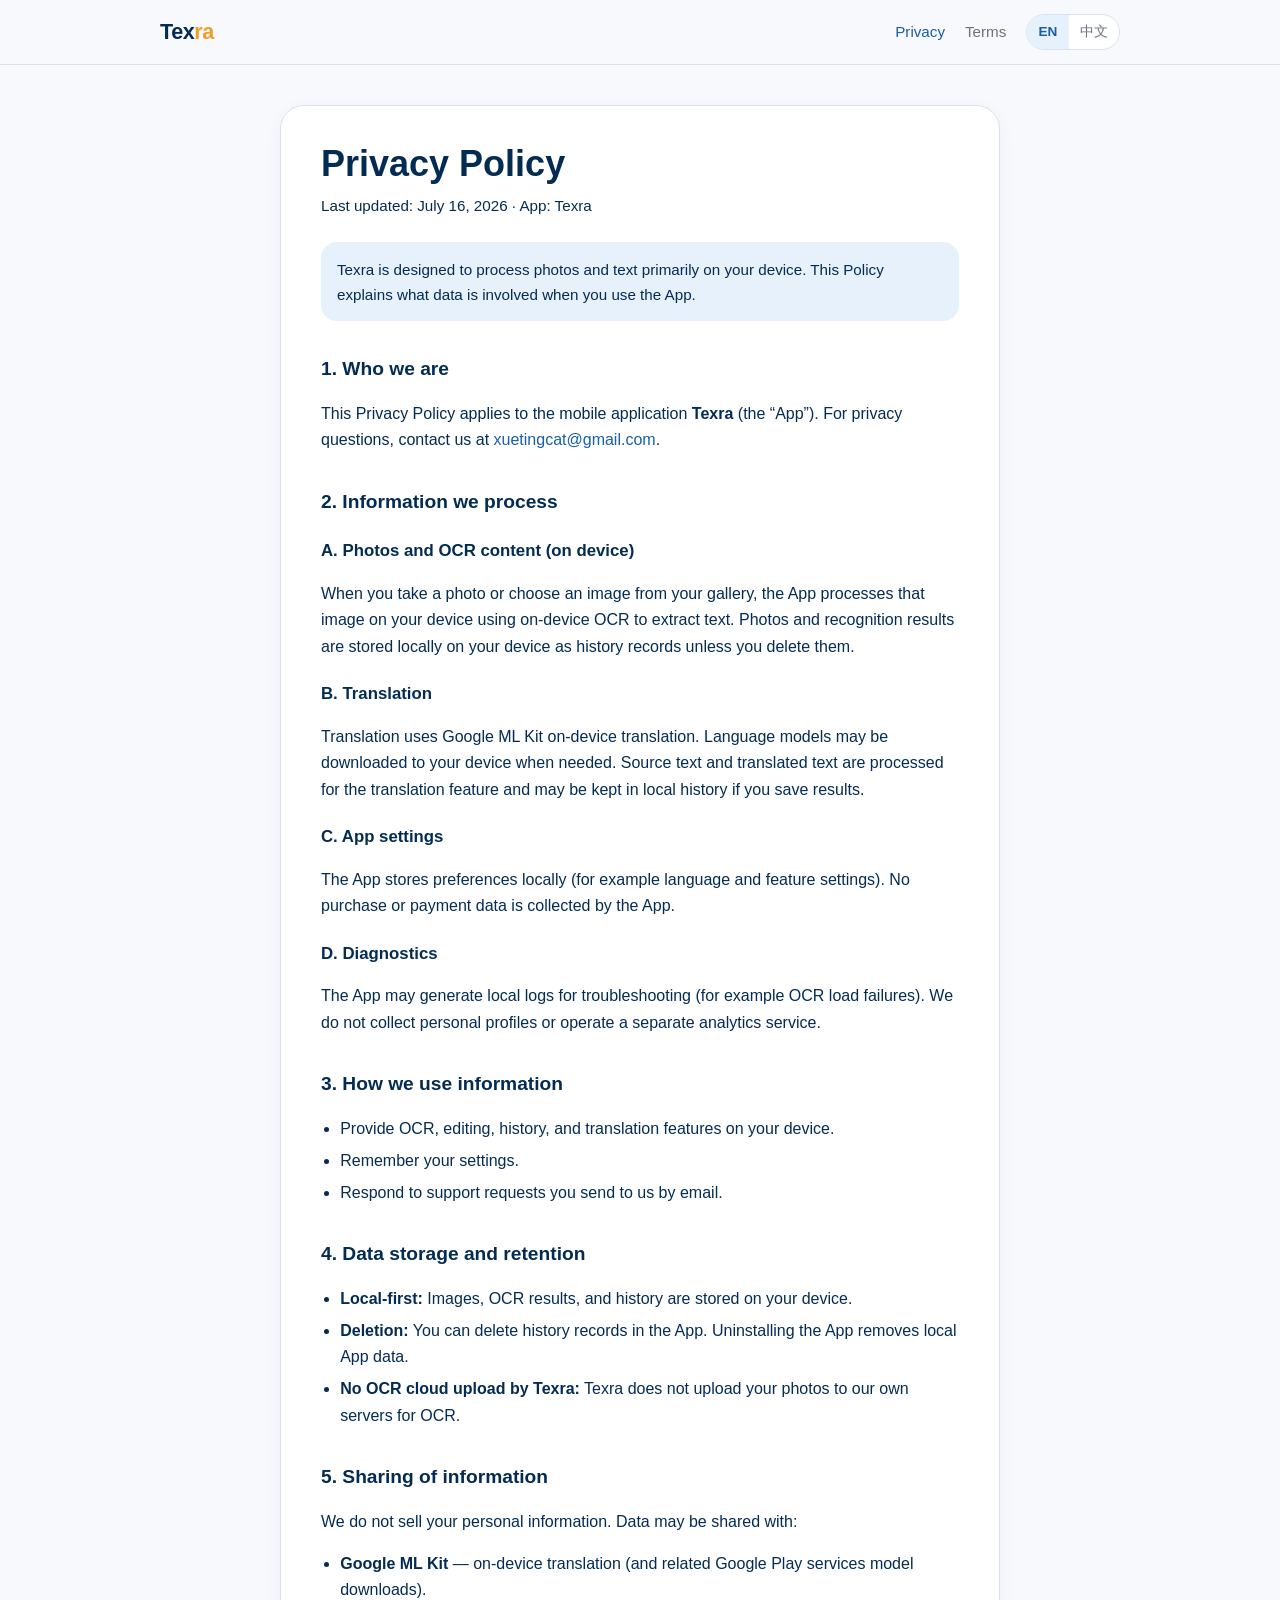
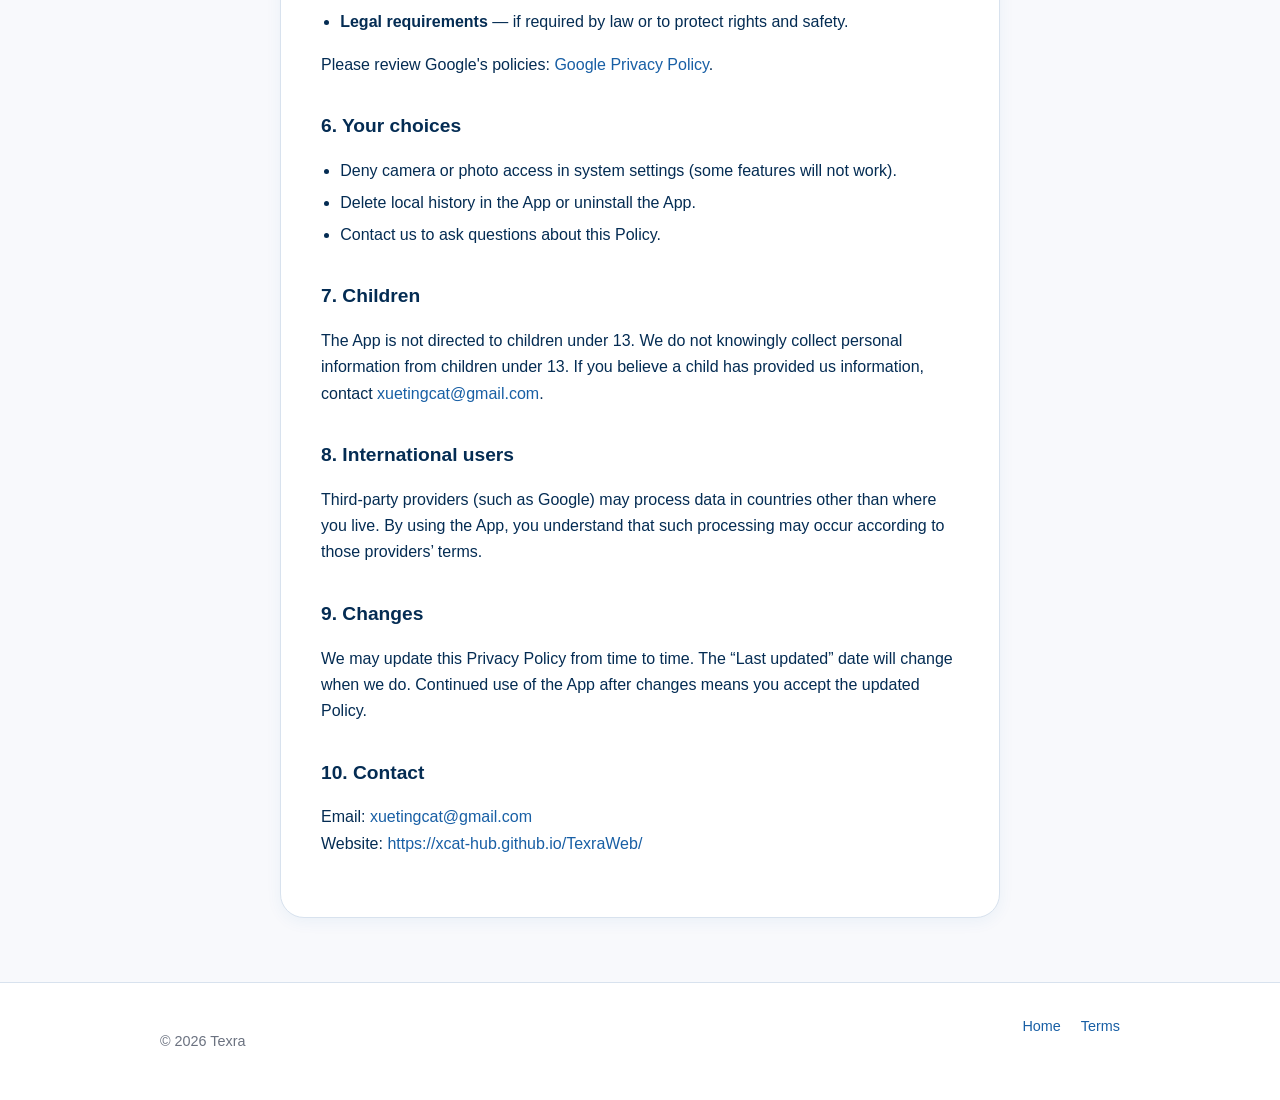
==== commit d0a0f1d7: "remove Premium/AdMob/ads references for open-source free release" ====
--- a/privacy/index.html
+++ b/privacy/index.html
@@ -52,32 +52,21 @@
         to your device when needed. Source text and translated text are processed for the
         translation feature and may be kept in local history if you save results.
       </p>
-      <h3>C. App settings and purchases</h3>
+      <h3>C. App settings</h3>
       <p>
         The App stores preferences locally (for example language and feature settings).
-        If you purchase Premium, Google Play Billing processes the payment. We do not receive
-        your full payment card details. Premium entitlement may be stored locally on the device
-        and verified through Google Play.
-      </p>
-      <h3>D. Advertising data</h3>
-      <p>
-        If you are not on Premium (ad-free), the App may show ads via <strong>Google AdMob</strong>.
-        AdMob and its partners may collect or receive device and advertising identifiers,
-        IP address, approximate location derived from IP, and interaction data to deliver and
-        measure ads, subject to Google’s policies and your device settings.
-      </p>
-      <h3>E. Diagnostics</h3>
+        No purchase or payment data is collected by the App.
+      </p>
+      <h3>D. Diagnostics</h3>
       <p>
         The App may generate local logs for troubleshooting (for example OCR load failures).
-        We do not operate a separate analytics account that collects personal profiles from Texra
-        beyond what third-party SDKs (such as AdMob) may collect as described above.
+        We do not collect personal profiles or operate a separate analytics service.
       </p>
 
       <h2>3. How we use information</h2>
       <ul>
         <li>Provide OCR, editing, history, and translation features on your device.</li>
-        <li>Remember your settings and Premium status.</li>
-        <li>Show ads to non-Premium users via Google AdMob.</li>
+        <li>Remember your settings.</li>
         <li>Respond to support requests you send to us by email.</li>
       </ul>
 
@@ -86,28 +75,22 @@
         <li><strong>Local-first:</strong> Images, OCR results, and history are stored on your device.</li>
         <li><strong>Deletion:</strong> You can delete history records in the App. Uninstalling the App removes local App data.</li>
         <li><strong>No OCR cloud upload by Texra:</strong> Texra does not upload your photos to our own servers for OCR.</li>
-        <li><strong>Ads / Play:</strong> Google may process data under their own retention policies when you use AdMob ads or Play Billing.</li>
       </ul>
 
       <h2>5. Sharing of information</h2>
       <p>We do not sell your personal information. Data may be shared with:</p>
       <ul>
-        <li><strong>Google AdMob</strong> — advertising for non-Premium users.</li>
-        <li><strong>Google Play / Play Billing</strong> — distribution and optional Premium purchase.</li>
         <li><strong>Google ML Kit</strong> — on-device translation (and related Google Play services model downloads).</li>
         <li><strong>Legal requirements</strong> — if required by law or to protect rights and safety.</li>
       </ul>
       <p>
-        Please review Google’s policies:
-        <a href="https://policies.google.com/privacy" rel="noopener" target="_blank">Google Privacy Policy</a>,
-        <a href="https://support.google.com/admob/answer/6128543" rel="noopener" target="_blank">AdMob &amp; privacy</a>.
-      </p>
+        Please review Google's policies:
+        <a href="https://policies.google.com/privacy" rel="noopener" target="_blank">Google Privacy Policy</a>.
+      </p>
 
       <h2>6. Your choices</h2>
       <ul>
         <li>Deny camera or photo access in system settings (some features will not work).</li>
-        <li>Reset or limit advertising ID in Android settings.</li>
-        <li>Purchase Premium (when available) to remove ads.</li>
         <li>Delete local history in the App or uninstall the App.</li>
         <li>Contact us to ask questions about this Policy.</li>
       </ul>
@@ -163,29 +146,21 @@
         翻译功能使用 Google ML Kit 端侧翻译。必要时可能向设备下载语言模型。
         原文与译文用于提供翻译功能，若您保存结果，也可能保留在本地历史中。
       </p>
-      <h3>C. 应用设置与购买</h3>
+      <h3>C. 应用设置</h3>
       <p>
         本应用在本地保存偏好设置（例如语言与功能选项）。
-        若您购买 Premium，付款由 Google Play 结算处理；我们不会收到您的完整银行卡信息。
-        Premium 权益可能保存在本地，并通过 Google Play 校验。
-      </p>
-      <h3>D. 广告数据</h3>
-      <p>
-        若您未开通 Premium（去广告），本应用可能通过 <strong>Google AdMob</strong> 展示广告。
-        AdMob 及其合作伙伴可能收集或接收设备与广告标识符、IP 地址、由 IP 推断的大致位置，
-        以及广告互动数据，用于投放与衡量广告，并受 Google 政策与您的设备设置约束。
-      </p>
-      <h3>E. 诊断信息</h3>
+        本应用不收集任何购买或付款数据。
+      </p>
+      <h3>D. 诊断信息</h3>
       <p>
         本应用可能生成用于排查问题的本地日志（例如 OCR 加载失败）。
-        除上述第三方 SDK（如 AdMob）可能收集的信息外，我们不另行运营用于建立个人画像的独立分析账号。
+        我们不收集个人画像，也不运营独立的分析服务。
       </p>
 
       <h2>3. 我们如何使用信息</h2>
       <ul>
         <li>在设备上提供 OCR、编辑、历史记录与翻译功能。</li>
-        <li>记住您的设置与 Premium 状态。</li>
-        <li>通过 Google AdMob 向非 Premium 用户展示广告。</li>
+        <li>记住您的设置。</li>
         <li>回复您通过邮件发送的支持请求。</li>
       </ul>
 
@@ -194,28 +169,22 @@
         <li><strong>本地优先：</strong>图片、OCR 结果与历史记录保存在您的设备上。</li>
         <li><strong>删除：</strong>您可在应用内删除历史记录；卸载应用将删除本地应用数据。</li>
         <li><strong>Texra 不做 OCR 云上传：</strong>Texra 不会将您的照片上传到我们自己的服务器进行 OCR。</li>
-        <li><strong>广告 / Play：</strong>使用 AdMob 或 Play 结算时，Google 可能按其自身政策处理数据。</li>
       </ul>
 
       <h2>5. 信息共享</h2>
       <p>我们不出售您的个人信息。在以下情况下可能涉及数据共享：</p>
       <ul>
-        <li><strong>Google AdMob</strong> — 向非 Premium 用户投放广告。</li>
-        <li><strong>Google Play / Play 结算</strong> — 分发与可选 Premium 购买。</li>
         <li><strong>Google ML Kit</strong> — 端侧翻译（及相关 Google Play 服务模型下载）。</li>
         <li><strong>法律要求</strong> — 法律要求或为保护权利与安全所必需时。</li>
       </ul>
       <p>
         请另阅 Google 相关政策：
-        <a href="https://policies.google.com/privacy" rel="noopener" target="_blank">Google 隐私权政策</a>、
-        <a href="https://support.google.com/admob/answer/6128543" rel="noopener" target="_blank">AdMob 与隐私</a>。
+        <a href="https://policies.google.com/privacy" rel="noopener" target="_blank">Google 隐私权政策</a>。
       </p>
 
       <h2>6. 您的选择</h2>
       <ul>
         <li>在系统设置中拒绝相机或相册权限（部分功能将不可用）。</li>
-        <li>在 Android 设置中重置或限制广告 ID。</li>
-        <li>购买 Premium（可用时）以去除广告。</li>
         <li>在应用内删除本地历史，或卸载应用。</li>
         <li>就本政策联系我们。</li>
       </ul>
--- a/assets/css/styles.css
+++ b/assets/css/styles.css
@@ -160,11 +160,52 @@
   }
 }
 
+.hero .hero-pills {
+  display: flex;
+  flex-wrap: wrap;
+  gap: 0.5rem;
+  margin: 0 0 1rem;
+  max-width: none;
+  font-size: inherit;
+  color: inherit;
+}
+
+.pill {
+  display: inline-flex;
+  align-items: center;
+  min-height: 32px;
+  padding: 0.2rem 0.75rem;
+  border-radius: 999px;
+  border: 1px solid var(--border);
+  background: var(--surface);
+  color: var(--text-secondary);
+  font-size: 0.8rem;
+  font-weight: 600;
+  letter-spacing: 0.01em;
+}
+
+.pill--accent {
+  background: var(--surface-tint);
+  border-color: #b7d3ef;
+  color: var(--primary);
+}
+
+.pill--fast {
+  background: #fff7e8;
+  border-color: #f3d59a;
+  color: #8a5a00;
+}
+
 .hero h1 {
   margin: 0 0 0.75rem;
   font-size: clamp(2rem, 4vw, 3rem);
   line-height: 1.15;
   letter-spacing: -0.03em;
+}
+
+.hero h1 .hl {
+  font-style: normal;
+  color: var(--accent);
 }
 
 .hero p {
@@ -281,6 +322,32 @@
   font-size: 0.95rem;
 }
 
+.highlights {
+  align-items: stretch;
+}
+
+.card--feature {
+  padding: 1.4rem 1.35rem 1.5rem;
+}
+
+.card .card__label {
+  display: inline-flex;
+  margin: 0 0 0.65rem;
+  padding: 0.15rem 0.6rem;
+  border-radius: 999px;
+  background: var(--surface-tint);
+  color: var(--primary);
+  font-size: 0.75rem;
+  font-weight: 700;
+  letter-spacing: 0.04em;
+  text-transform: uppercase;
+}
+
+.card .card__label--accent {
+  background: #fff7e8;
+  color: #8a5a00;
+}
+
 .site-footer {
   margin-top: 3rem;
   border-top: 1px solid var(--border);
